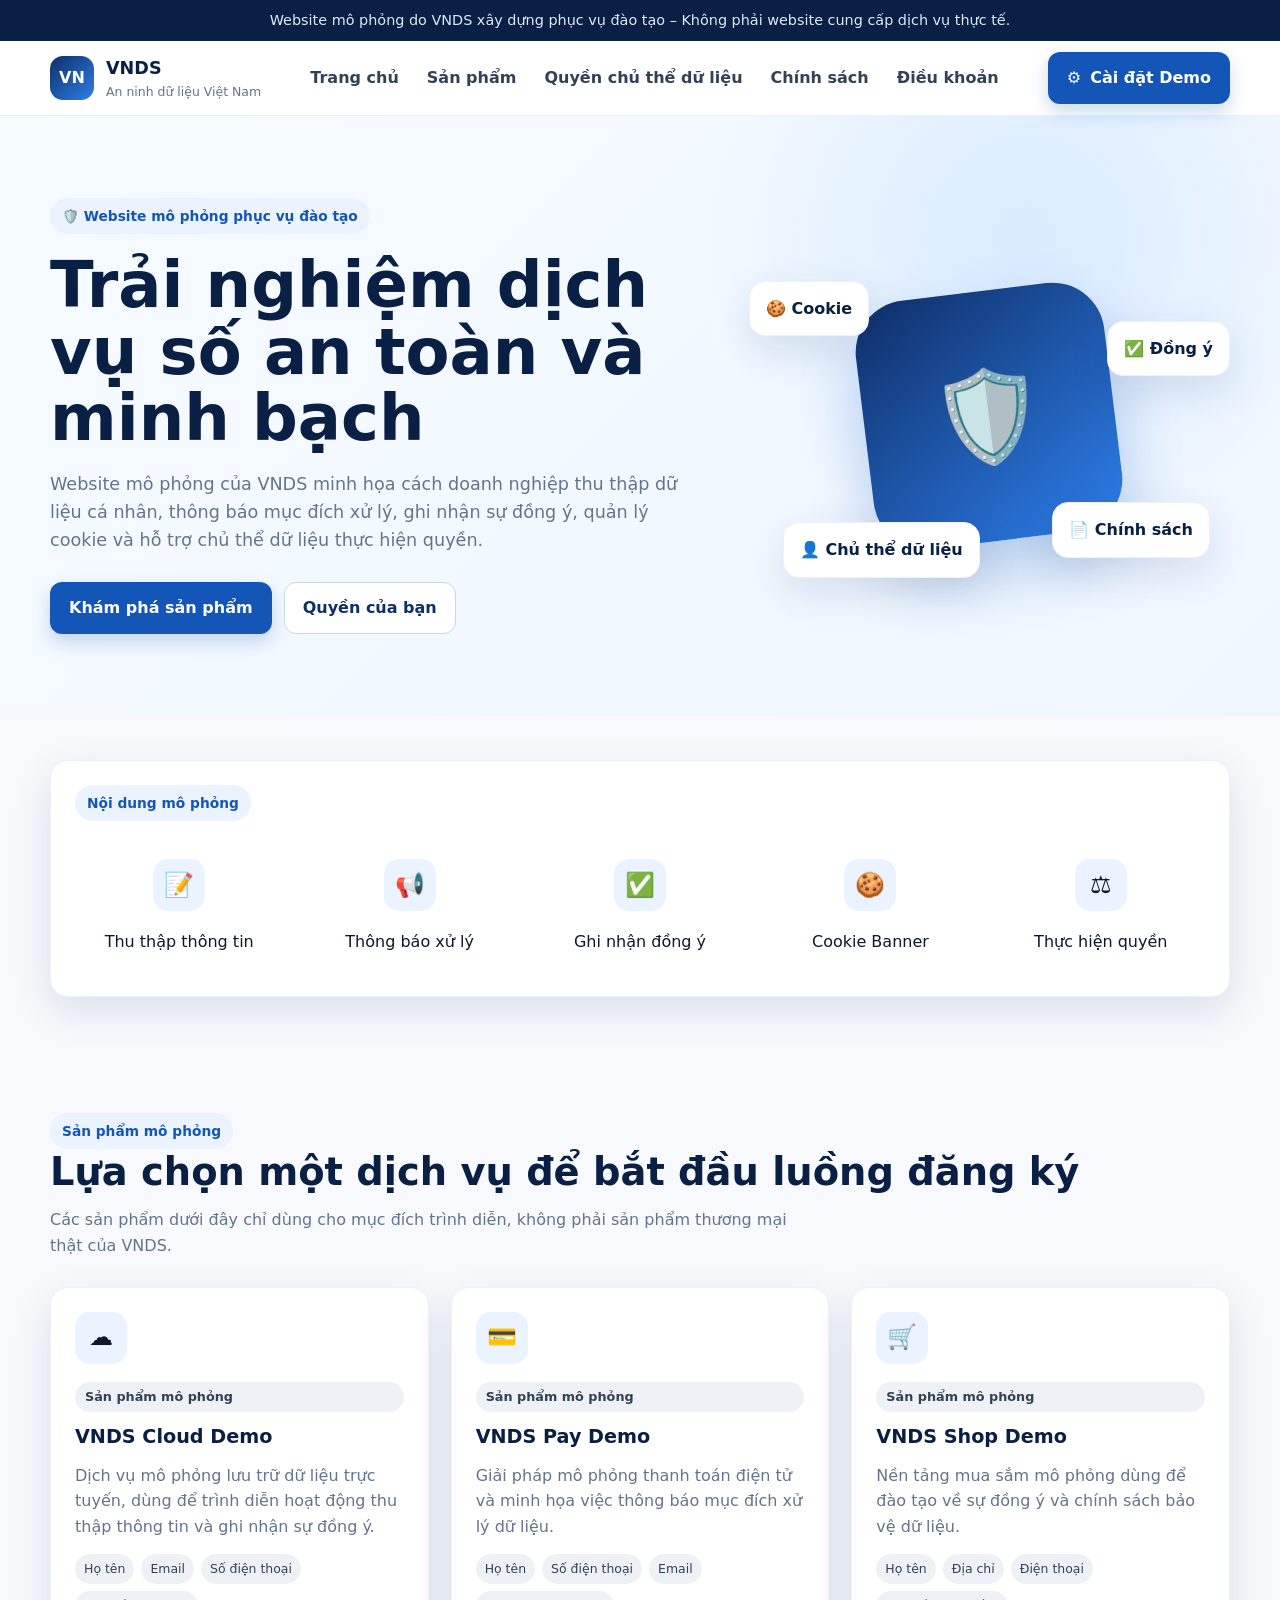
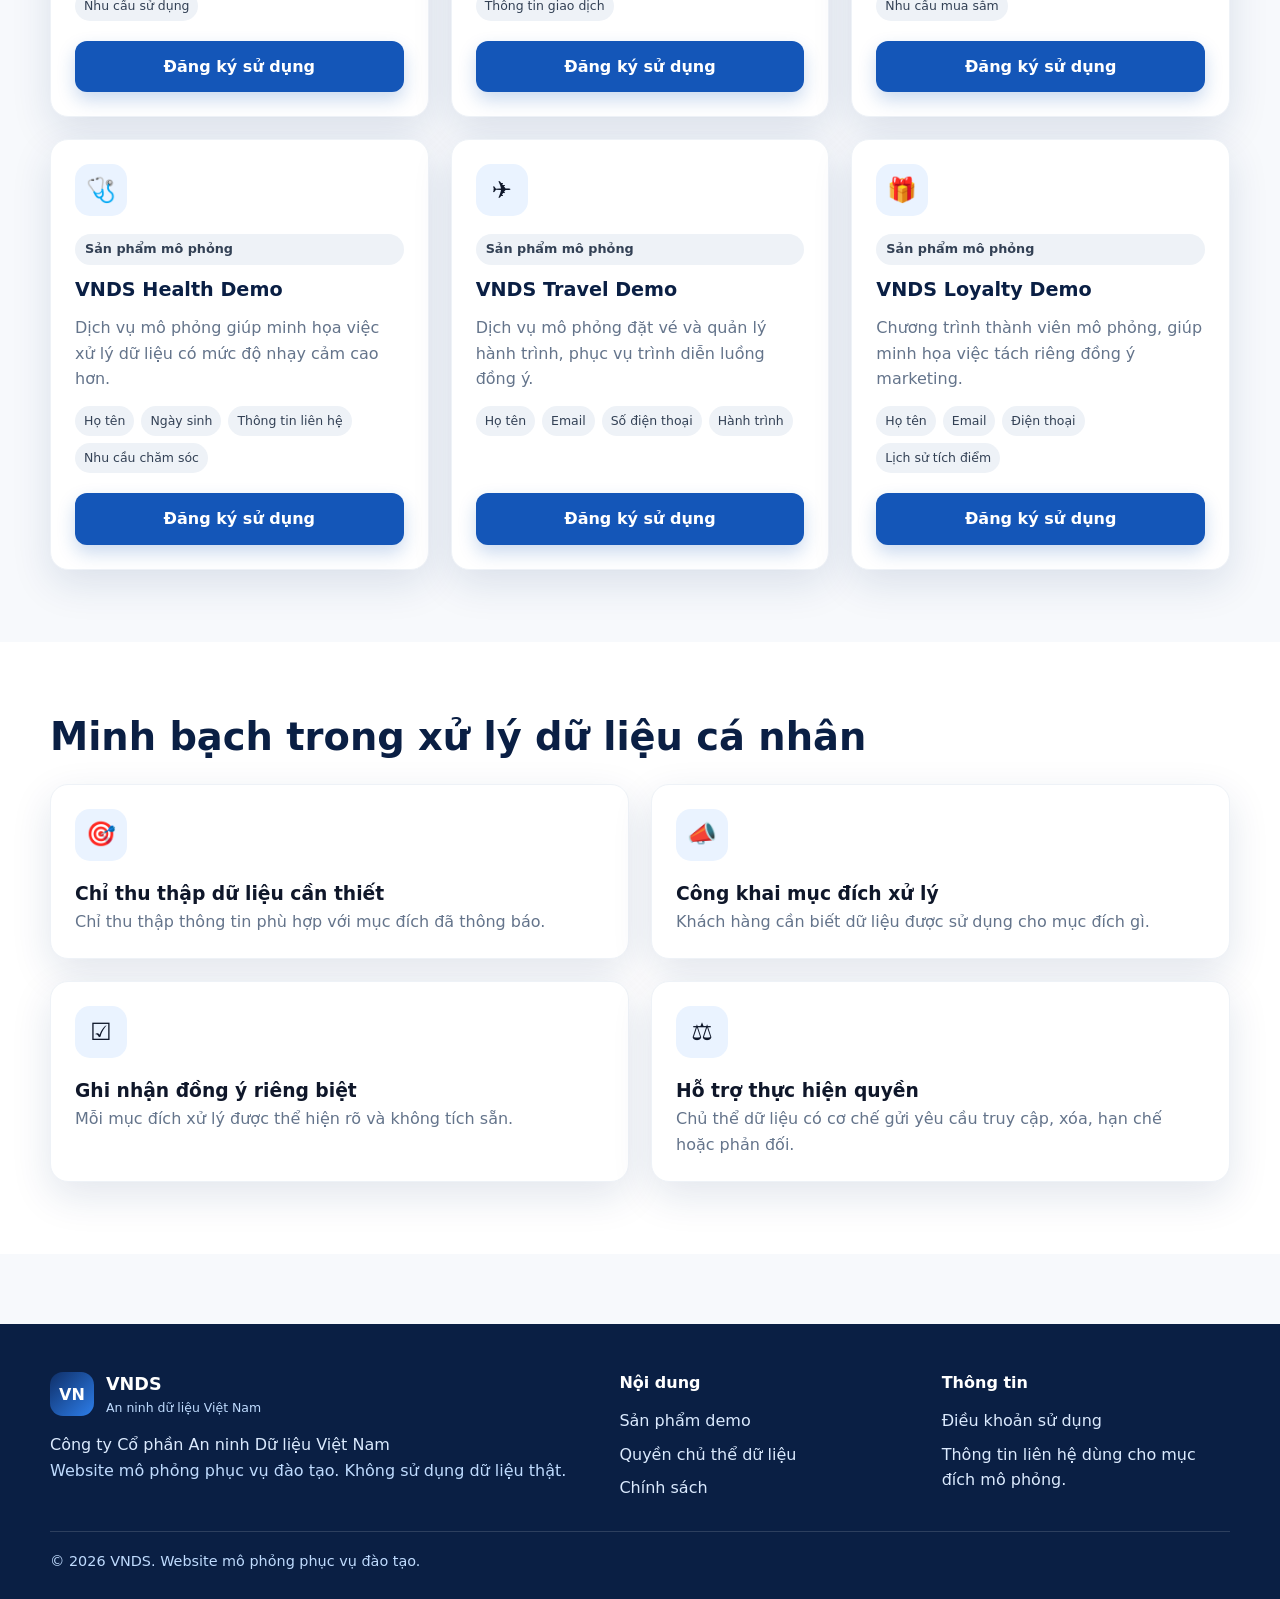
==== index.html @ a856d7d2 "update" ====
<!doctype html><html lang="vi"><head><meta charset="utf-8"><meta name="viewport" content="width=device-width,initial-scale=1"><meta name="description" content="Website mô phỏng đào tạo bảo vệ dữ liệu cá nhân của VNDS"><title>VNDS – Website mô phỏng đào tạo</title><link rel="stylesheet" href="css/reset.css"><link rel="stylesheet" href="css/variables.css"><link rel="stylesheet" href="css/common.css"><link rel="stylesheet" href="css/layout.css"><link rel="stylesheet" href="css/components.css"><link rel="stylesheet" href="css/pages.css"><link rel="stylesheet" href="css/responsive.css"></head><body><div data-site-header></div>
<main>
<section class="hero"><div class="container hero-grid"><div><span class="eyebrow">🛡️ Website mô phỏng phục vụ đào tạo</span><h1>Trải nghiệm dịch vụ số an toàn và minh bạch</h1><p>Website mô phỏng của VNDS minh họa cách doanh nghiệp thu thập dữ liệu cá nhân, thông báo mục đích xử lý, ghi nhận sự đồng ý, quản lý cookie và hỗ trợ chủ thể dữ liệu thực hiện quyền.</p><div class="hero-actions"><a class="btn btn-primary" href="#products">Khám phá sản phẩm</a><a class="btn btn-secondary" href="data-subject-rights.html">Quyền của bạn</a></div></div><div class="hero-visual"><div class="shield-orbit">🛡️</div><div class="float-card float-a">🍪 Cookie</div><div class="float-card float-b">✅ Đồng ý</div><div class="float-card float-c">👤 Chủ thể dữ liệu</div><div class="float-card float-d">📄 Chính sách</div></div></div></section>
<section class="section-sm"><div class="container"><div class="card"><span class="eyebrow">Nội dung mô phỏng</span><div class="grid training-grid" style="margin-top:20px"><div class="training-item"><div class="card-icon">📝</div>Thu thập thông tin</div><div class="training-item"><div class="card-icon">📢</div>Thông báo xử lý</div><div class="training-item"><div class="card-icon">✅</div>Ghi nhận đồng ý</div><div class="training-item"><div class="card-icon">🍪</div>Cookie Banner</div><div class="training-item"><div class="card-icon">⚖️</div>Thực hiện quyền</div></div></div></div></section>
<section class="section" id="products"><div class="container"><span class="eyebrow">Sản phẩm mô phỏng</span><h2 class="section-title">Lựa chọn một dịch vụ để bắt đầu luồng đăng ký</h2><p class="section-subtitle">Các sản phẩm dưới đây chỉ dùng cho mục đích trình diễn, không phải sản phẩm thương mại thật của VNDS.</p><div class="grid grid-3" id="productGrid" style="margin-top:28px"></div></div></section>
<section class="section" style="background:white"><div class="container"><h2 class="section-title">Minh bạch trong xử lý dữ liệu cá nhân</h2><div class="grid grid-2" style="margin-top:24px"><div class="card"><div class="card-icon">🎯</div><h3>Chỉ thu thập dữ liệu cần thiết</h3><p class="muted">Chỉ thu thập thông tin phù hợp với mục đích đã thông báo.</p></div><div class="card"><div class="card-icon">📣</div><h3>Công khai mục đích xử lý</h3><p class="muted">Khách hàng cần biết dữ liệu được sử dụng cho mục đích gì.</p></div><div class="card"><div class="card-icon">☑️</div><h3>Ghi nhận đồng ý riêng biệt</h3><p class="muted">Mỗi mục đích xử lý được thể hiện rõ và không tích sẵn.</p></div><div class="card"><div class="card-icon">⚖️</div><h3>Hỗ trợ thực hiện quyền</h3><p class="muted">Chủ thể dữ liệu có cơ chế gửi yêu cầu truy cập, xóa, hạn chế hoặc phản đối.</p></div></div></div></section>
</main>
<div data-site-footer></div><script src="js/data.js"></script><script src="js/storage.js"></script><script src="js/utils.js"></script><script src="js/toast.js"></script><script src="js/modal.js"></script><script src="js/layout.js"></script><script src="js/cookie-banner.js"></script><script src="js/settings.js"></script><script src="js/products.js"></script><script src="js/registration.js"></script><script src="js/rights.js"></script><script src="js/right-request.js"></script><script src="js/privacy-policy.js"></script><script src="js/app.js"></script></body></html>
---- css/variables.css ----
:root{
  --blue-950:#0a1f44;--blue-900:#0f2f68;--blue-700:#1456b8;--blue-500:#2d7eea;--blue-100:#eaf3ff;
  --cyan-100:#e9fbff;--white:#fff;--gray-50:#f7f9fc;--gray-100:#eef2f7;--gray-300:#cbd5e1;--gray-500:#64748b;--gray-700:#334155;--gray-900:#0f172a;
  --green:#15803d;--green-bg:#ecfdf3;--red:#b42318;--red-bg:#fff1f0;--amber:#b54708;--amber-bg:#fffaeb;
  --shadow:0 14px 40px rgba(15,47,104,.12);--radius:18px;--radius-sm:12px;--container:1180px;
}
---- css/common.css ----
body{font-family:Inter,ui-sans-serif,system-ui,-apple-system,BlinkMacSystemFont,"Segoe UI",sans-serif;background:var(--gray-50);color:var(--gray-900);line-height:1.6}
.container{width:min(calc(100% - 32px),var(--container));margin-inline:auto}.hidden{display:none!important}.muted{color:var(--gray-500)}.eyebrow{display:inline-flex;align-items:center;gap:8px;padding:7px 12px;border-radius:999px;background:var(--blue-100);color:var(--blue-700);font-size:.86rem;font-weight:700}.section{padding:72px 0}.section-sm{padding:44px 0}.section-title{font-size:clamp(1.75rem,3vw,2.5rem);line-height:1.2;color:var(--blue-950);margin-bottom:12px}.section-subtitle{color:var(--gray-500);max-width:760px}.grid{display:grid;gap:22px}.grid-2{grid-template-columns:repeat(2,minmax(0,1fr))}.grid-3{grid-template-columns:repeat(3,minmax(0,1fr))}
.btn{display:inline-flex;align-items:center;justify-content:center;gap:9px;border:1px solid transparent;border-radius:12px;padding:12px 18px;font-weight:700;transition:.2s;min-height:46px}.btn:hover{transform:translateY(-1px)}.btn:focus-visible,.icon-btn:focus-visible,input:focus-visible,textarea:focus-visible,select:focus-visible,a:focus-visible{outline:3px solid rgba(45,126,234,.28);outline-offset:2px}.btn-primary{background:var(--blue-700);color:white;box-shadow:0 8px 18px rgba(20,86,184,.22)}.btn-primary:hover{background:var(--blue-900)}.btn-secondary{background:white;color:var(--blue-900);border-color:var(--gray-300)}.btn-danger{background:var(--red);color:#fff}.btn-ghost{background:transparent;color:var(--blue-700);padding-inline:10px}.btn:disabled{opacity:.5;cursor:not-allowed;transform:none}.icon-btn{width:42px;height:42px;border-radius:12px;border:1px solid var(--gray-300);background:white;display:grid;place-items:center}
.card{background:white;border:1px solid var(--gray-100);border-radius:var(--radius);box-shadow:var(--shadow);padding:24px}.notice{border-radius:14px;padding:16px 18px;background:var(--blue-100);color:var(--blue-950);border:1px solid #cfe4ff}.notice.warning{background:var(--amber-bg);color:#7a2e0e;border-color:#fedf89}.notice.success{background:var(--green-bg);color:#05603a;border-color:#abefc6}.notice.error{background:var(--red-bg);color:#8a1c13;border-color:#fecdca}.badge{display:inline-flex;padding:5px 10px;border-radius:999px;background:var(--gray-100);font-size:.8rem;font-weight:700;color:var(--gray-700)}
.form-group{display:grid;gap:7px}.form-group label{font-weight:700;color:var(--gray-700)}.form-control{width:100%;border:1px solid var(--gray-300);border-radius:11px;background:white;padding:11px 13px;min-height:46px}.form-control.error{border-color:var(--red);background:var(--red-bg)}textarea.form-control{min-height:120px;resize:vertical}.field-error{color:var(--red);font-size:.86rem;min-height:20px}.checkbox-row{display:flex;align-items:flex-start;gap:10px}.checkbox-row input{margin-top:5px;width:18px;height:18px}.inline-link{border:0;background:none;padding:0;color:var(--blue-700);font-weight:700;text-decoration:underline}
.page-hero{padding:56px 0 38px;background:linear-gradient(135deg,#eef6ff,#f9fcff)}.page-hero h1{font-size:clamp(2rem,4vw,3.2rem);line-height:1.1;color:var(--blue-950);margin:14px 0}.breadcrumbs{display:flex;flex-wrap:wrap;gap:8px;font-size:.92rem;color:var(--gray-500)}.breadcrumbs a{color:var(--blue-700)}
.demo-strip{background:var(--blue-950);color:#dbeafe;text-align:center;padding:9px 16px;font-size:.9rem}
---- css/layout.css ----
.site-header{position:sticky;top:0;z-index:40;background:rgba(255,255,255,.96);backdrop-filter:blur(14px);border-bottom:1px solid var(--gray-100)}.header-inner{height:74px;display:flex;align-items:center;justify-content:space-between;gap:22px}.brand{display:flex;align-items:center;gap:12px}.brand-mark{width:44px;height:44px;border-radius:13px;background:linear-gradient(135deg,var(--blue-900),var(--blue-500));display:grid;place-items:center;color:white;font-weight:900}.brand-text strong{display:block;color:var(--blue-950);font-size:1.1rem}.brand-text span{display:block;color:var(--gray-500);font-size:.78rem}.nav{display:flex;align-items:center;gap:4px}.nav a{padding:10px 12px;border-radius:10px;color:var(--gray-700);font-weight:650}.nav a:hover,.nav a.active{background:var(--blue-100);color:var(--blue-700)}.header-actions{display:flex;align-items:center;gap:10px}.menu-toggle{display:none}.site-footer{background:var(--blue-950);color:#dbeafe;padding:46px 0 26px;margin-top:70px}.footer-grid{display:grid;grid-template-columns:1.3fr .7fr .7fr;gap:34px}.footer-title{color:white;font-weight:800;margin-bottom:12px}.footer-links{display:grid;gap:8px}.footer-links a:hover{color:white}.footer-bottom{margin-top:30px;padding-top:18px;border-top:1px solid rgba(255,255,255,.14);font-size:.9rem;color:#bfdbfe}
---- css/components.css ----
.hero{padding:82px 0;background:radial-gradient(circle at 80% 20%,#d8ebff 0,transparent 28%),linear-gradient(135deg,#f6fbff,#eef6ff)}.hero-grid{display:grid;grid-template-columns:1.15fr .85fr;align-items:center;gap:48px}.hero h1{font-size:clamp(2.5rem,5vw,4.7rem);line-height:1.04;color:var(--blue-950);margin:18px 0}.hero p{font-size:1.1rem;color:var(--gray-500);max-width:720px}.hero-actions{display:flex;flex-wrap:wrap;gap:12px;margin-top:28px}.hero-visual{min-height:380px;position:relative;display:grid;place-items:center}.shield-orbit{width:250px;height:250px;border-radius:52px;background:linear-gradient(145deg,var(--blue-900),var(--blue-500));box-shadow:0 30px 60px rgba(20,86,184,.28);display:grid;place-items:center;color:white;font-size:90px;transform:rotate(-7deg)}.float-card{position:absolute;background:white;border:1px solid var(--gray-100);box-shadow:var(--shadow);border-radius:16px;padding:14px 16px;font-weight:800;color:var(--blue-950)}.float-a{left:0;top:55px}.float-b{right:0;top:95px}.float-c{left:34px;bottom:28px}.float-d{right:20px;bottom:48px}
.product-card,.right-card{display:flex;flex-direction:column;height:100%}.card-icon{width:52px;height:52px;border-radius:15px;background:var(--blue-100);display:grid;place-items:center;font-size:1.5rem;margin-bottom:18px}.product-card h3,.right-card h3{color:var(--blue-950);font-size:1.2rem;margin:10px 0}.product-card .btn,.right-card .btn{margin-top:auto}.data-list{display:flex;flex-wrap:wrap;gap:7px;margin:14px 0 20px}.data-pill{font-size:.78rem;padding:5px 9px;border-radius:999px;background:var(--gray-100);color:var(--gray-700)}
.modal-backdrop{position:fixed;inset:0;z-index:100;background:rgba(2,12,27,.62);display:grid;place-items:center;padding:18px}.modal{width:min(920px,100%);max-height:92vh;background:white;border-radius:20px;box-shadow:0 30px 90px rgba(0,0,0,.25);display:flex;flex-direction:column}.modal-sm{width:min(520px,100%)}.modal-header{display:flex;align-items:center;justify-content:space-between;gap:16px;padding:20px 22px;border-bottom:1px solid var(--gray-100)}.modal-header h2{color:var(--blue-950)}.modal-body{padding:22px;overflow:auto}.modal-footer{display:flex;justify-content:flex-end;flex-wrap:wrap;gap:10px;padding:16px 22px;border-top:1px solid var(--gray-100)}.tabs{display:flex;gap:6px;border-bottom:1px solid var(--gray-100);padding:0 22px}.tab-btn{border:0;background:none;padding:14px 12px;font-weight:800;color:var(--gray-500);border-bottom:3px solid transparent}.tab-btn.active{color:var(--blue-700);border-bottom-color:var(--blue-700)}.settings-list{display:grid;gap:14px}.setting-row{display:grid;grid-template-columns:1fr 1.5fr auto;gap:12px;align-items:center;padding:14px;border:1px solid var(--gray-100);border-radius:14px}.setting-status{font-size:.82rem}.status-ok{color:var(--green)}.status-error{color:var(--red)}
.toast-container{position:fixed;right:18px;bottom:18px;z-index:150;display:grid;gap:10px;width:min(360px,calc(100% - 36px))}.toast{background:white;border-left:5px solid var(--blue-500);box-shadow:var(--shadow);border-radius:14px;padding:14px 16px;display:grid;grid-template-columns:auto 1fr auto;gap:10px}.toast.success{border-left-color:var(--green)}.toast.error{border-left-color:var(--red)}.toast.warning{border-left-color:var(--amber)}.toast-title{font-weight:900}.toast-close{border:0;background:none;color:var(--gray-500)}
.policy-layout{display:grid;grid-template-columns:260px 1fr;gap:32px}.policy-toc{position:sticky;top:96px;align-self:start}.policy-toc a{display:block;padding:9px 11px;border-radius:9px;color:var(--gray-600)}.policy-toc a:hover{background:var(--blue-100);color:var(--blue-700)}.policy-content article{scroll-margin-top:100px;margin-bottom:28px}.policy-content h2{color:var(--blue-950);margin-bottom:10px}.policy-content ul{list-style:disc;padding-left:22px}.policy-content li+li{margin-top:6px}
.result-grid{display:grid;grid-template-columns:repeat(2,minmax(0,1fr));gap:12px}.result-item{padding:12px;border-radius:12px;background:var(--gray-50)}.result-item strong{display:block;color:var(--gray-500);font-size:.8rem;text-transform:uppercase}.success-mark{width:72px;height:72px;border-radius:50%;background:var(--green-bg);color:var(--green);display:grid;place-items:center;font-size:2rem;margin:0 auto 16px}
---- css/pages.css ----
.training-grid{grid-template-columns:repeat(5,minmax(0,1fr))}.training-item{text-align:center;padding:18px}.training-item .card-icon{margin-inline:auto}.register-layout{display:grid;grid-template-columns:.72fr 1.28fr;gap:26px;align-items:start}.product-summary{position:sticky;top:96px}.product-summary h2{color:var(--blue-950);margin:10px 0}.form-section{padding:22px;border:1px solid var(--gray-100);border-radius:16px;background:white}.form-section+.form-section{margin-top:18px}.form-section h3{color:var(--blue-950);margin-bottom:16px}.consent-box{display:grid;gap:14px}.right-example{padding:12px;border-radius:12px;background:var(--gray-50);color:var(--gray-700);font-size:.92rem;margin:14px 0 18px}.danger-zone{border:1px solid #fecdca;background:var(--red-bg);border-radius:16px;padding:18px}.danger-actions{display:flex;flex-wrap:wrap;gap:10px;margin-top:14px}.script-status{margin-top:12px}.form-actions{display:flex;justify-content:flex-end;gap:12px;margin-top:22px}.empty-state{text-align:center;padding:40px 20px}.empty-state .card-icon{margin-inline:auto}.not-found{min-height:65vh;display:grid;place-items:center;text-align:center}.not-found h1{font-size:clamp(3rem,10vw,7rem);color:var(--blue-700)}
---- css/responsive.css ----
@media(max-width:1023px){.nav{position:fixed;top:74px;left:16px;right:16px;background:white;border:1px solid var(--gray-100);border-radius:16px;box-shadow:var(--shadow);padding:12px;display:none;flex-direction:column;align-items:stretch}.nav.open{display:flex}.menu-toggle{display:grid}.header-actions .btn span{display:none}.hero-grid,.register-layout,.policy-layout{grid-template-columns:1fr}.hero-visual{min-height:320px}.product-summary,.policy-toc{position:static}.grid-3{grid-template-columns:repeat(2,minmax(0,1fr))}.training-grid{grid-template-columns:repeat(3,minmax(0,1fr))}.footer-grid{grid-template-columns:1fr 1fr}.setting-row{grid-template-columns:1fr}.policy-toc{display:none}}
@media(max-width:767px){.section{padding:52px 0}.hero{padding:56px 0}.hero h1{font-size:2.55rem}.hero-visual{min-height:280px}.shield-orbit{width:190px;height:190px;font-size:66px}.float-card{font-size:.8rem}.grid-2,.grid-3,.training-grid,.result-grid{grid-template-columns:1fr}.footer-grid{grid-template-columns:1fr}.brand-text span{display:none}.modal-backdrop{padding:0}.modal{max-height:100vh;height:100vh;border-radius:0}.tabs{overflow:auto}.tab-btn{white-space:nowrap}.form-actions,.modal-footer{flex-direction:column}.form-actions .btn,.modal-footer .btn{width:100%}.header-inner{height:68px}.nav{top:68px}}
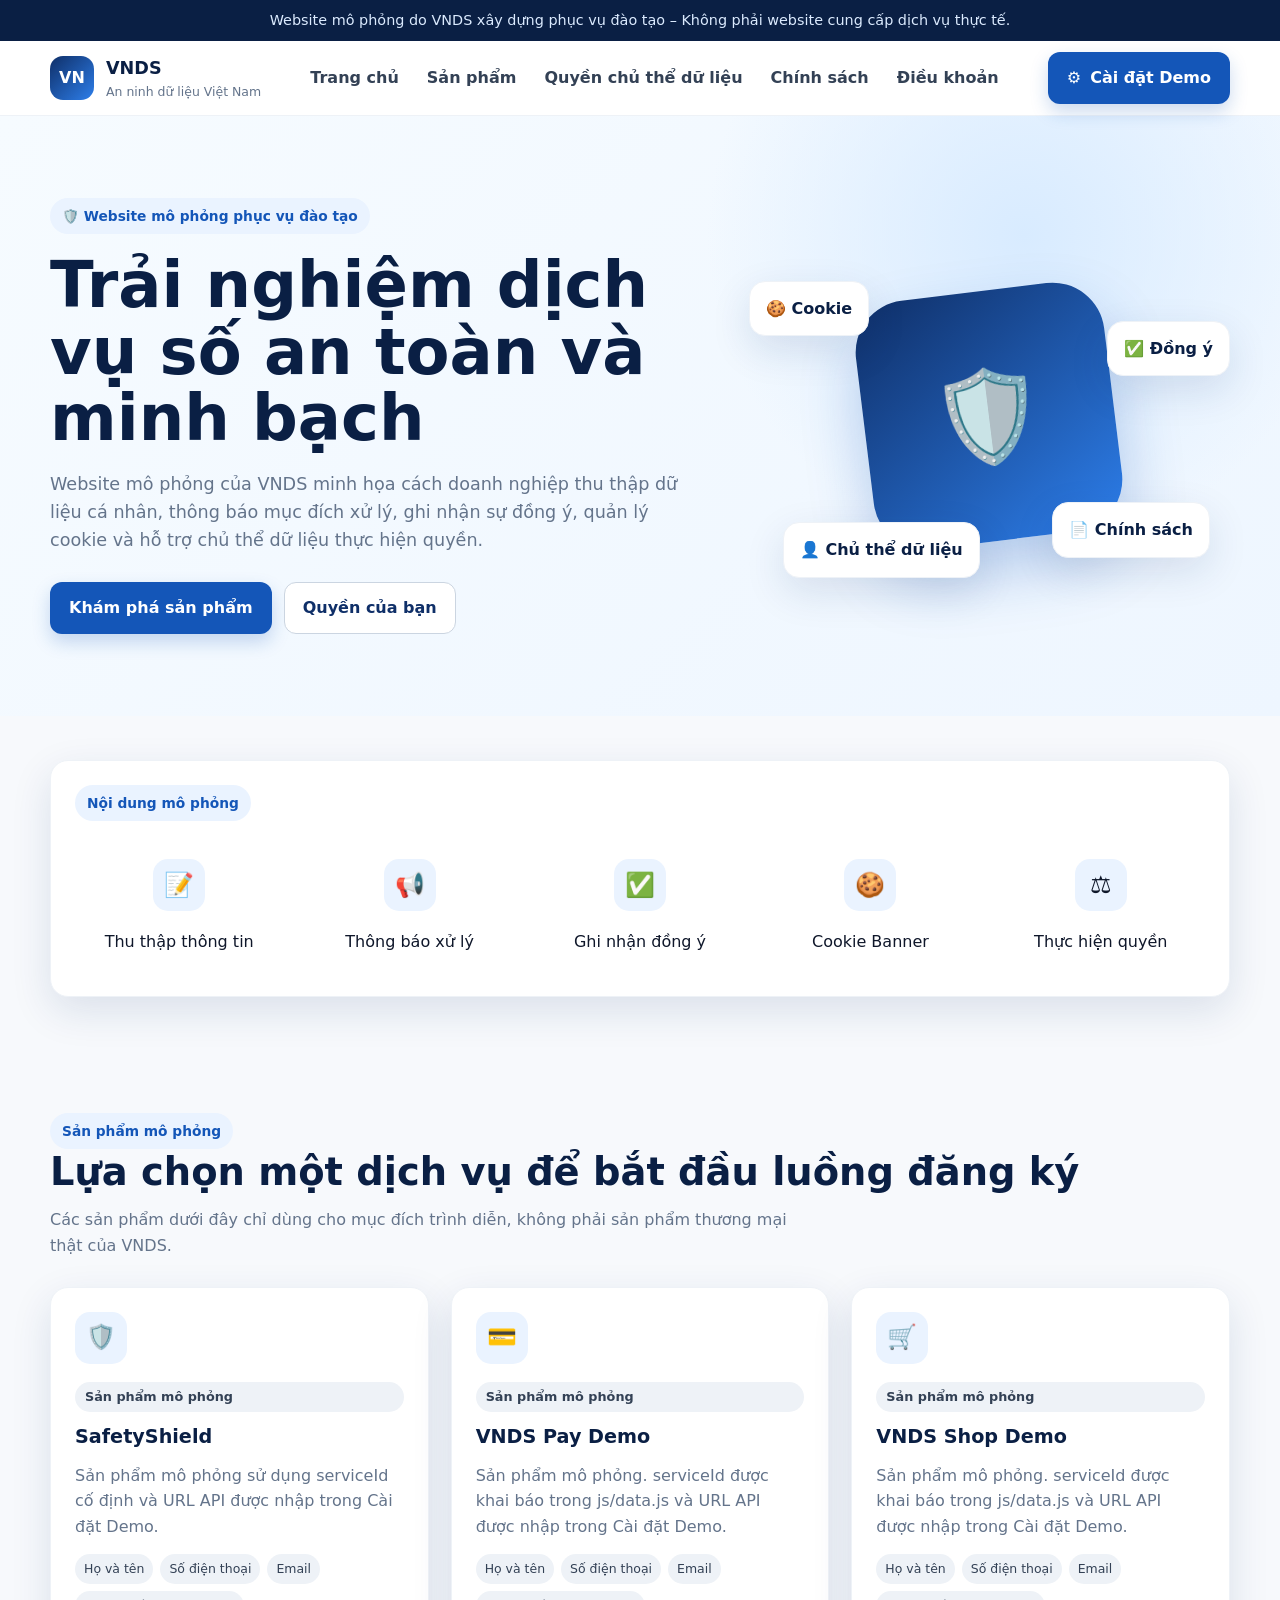
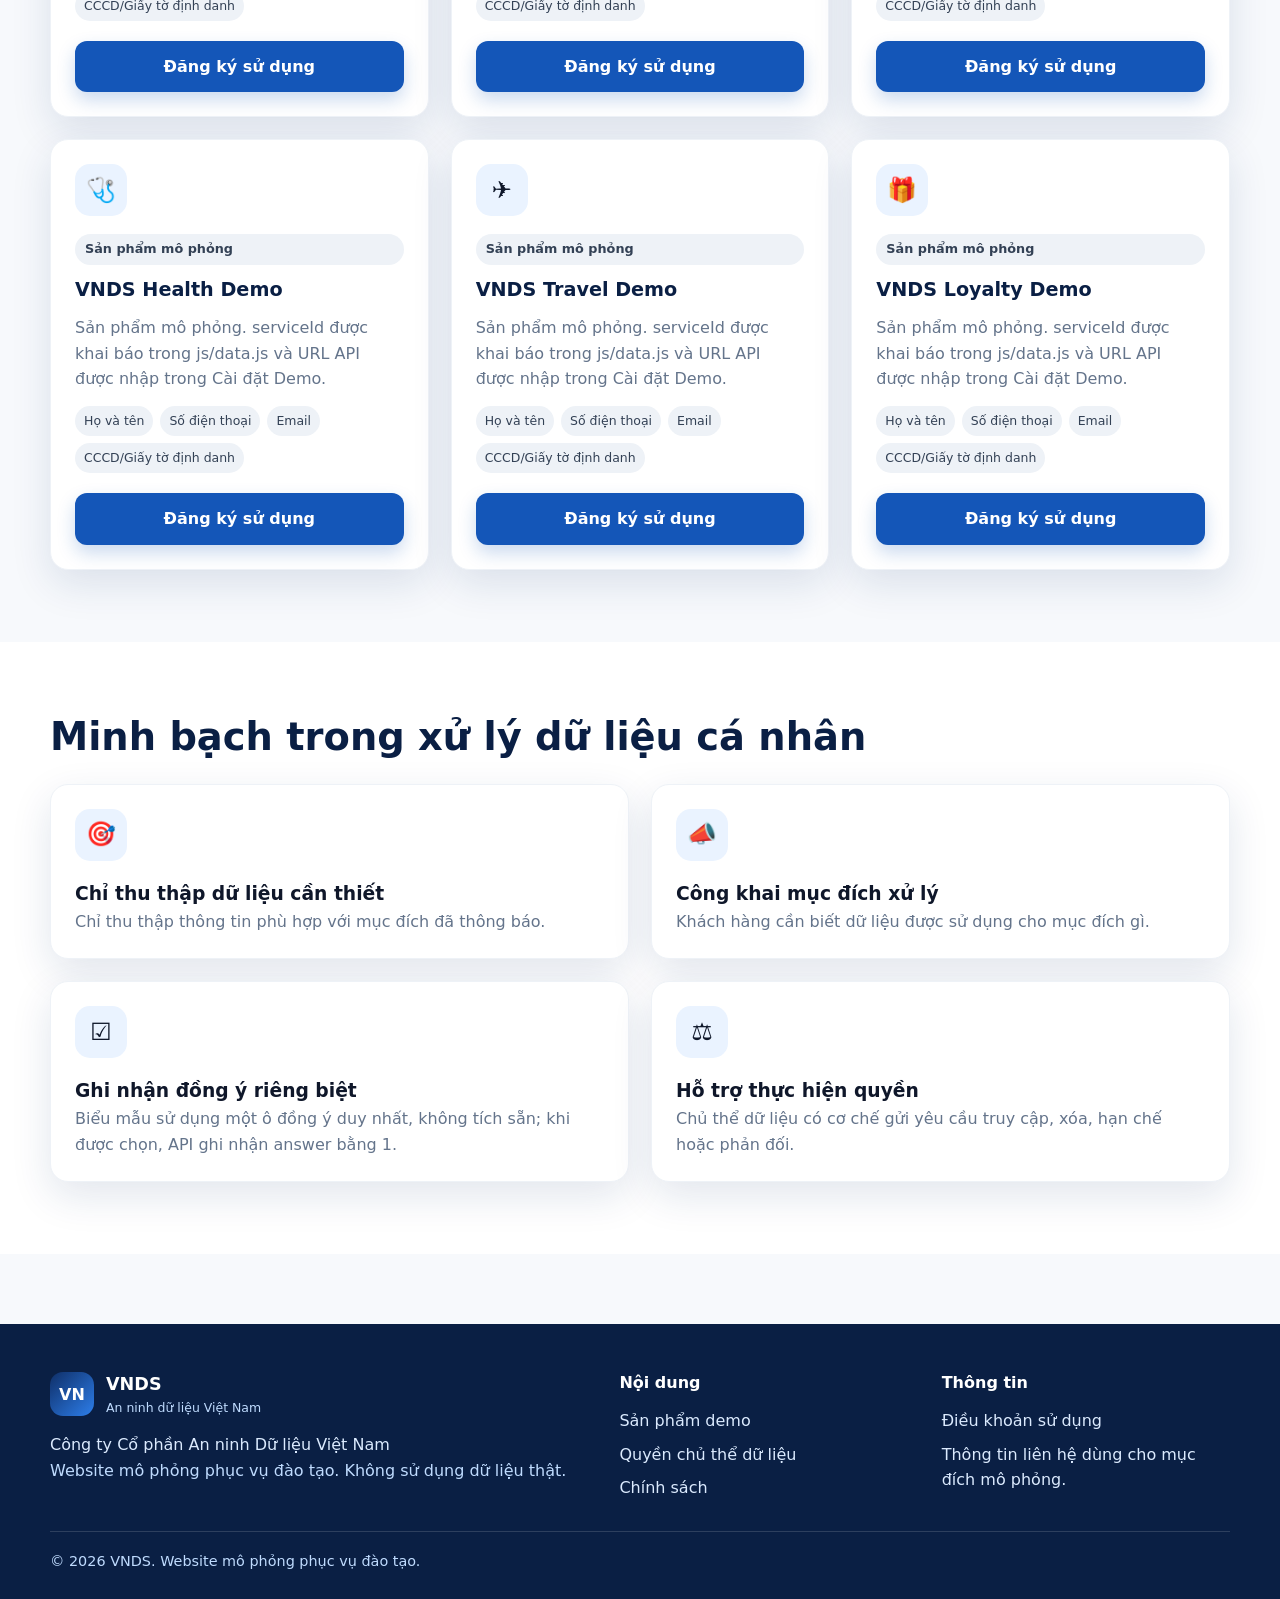
==== commit 2a822514: "update" ====
--- a/index.html
+++ b/index.html
@@ -3,6 +3,6 @@
 <section class="hero"><div class="container hero-grid"><div><span class="eyebrow">🛡️ Website mô phỏng phục vụ đào tạo</span><h1>Trải nghiệm dịch vụ số an toàn và minh bạch</h1><p>Website mô phỏng của VNDS minh họa cách doanh nghiệp thu thập dữ liệu cá nhân, thông báo mục đích xử lý, ghi nhận sự đồng ý, quản lý cookie và hỗ trợ chủ thể dữ liệu thực hiện quyền.</p><div class="hero-actions"><a class="btn btn-primary" href="#products">Khám phá sản phẩm</a><a class="btn btn-secondary" href="data-subject-rights.html">Quyền của bạn</a></div></div><div class="hero-visual"><div class="shield-orbit">🛡️</div><div class="float-card float-a">🍪 Cookie</div><div class="float-card float-b">✅ Đồng ý</div><div class="float-card float-c">👤 Chủ thể dữ liệu</div><div class="float-card float-d">📄 Chính sách</div></div></div></section>
 <section class="section-sm"><div class="container"><div class="card"><span class="eyebrow">Nội dung mô phỏng</span><div class="grid training-grid" style="margin-top:20px"><div class="training-item"><div class="card-icon">📝</div>Thu thập thông tin</div><div class="training-item"><div class="card-icon">📢</div>Thông báo xử lý</div><div class="training-item"><div class="card-icon">✅</div>Ghi nhận đồng ý</div><div class="training-item"><div class="card-icon">🍪</div>Cookie Banner</div><div class="training-item"><div class="card-icon">⚖️</div>Thực hiện quyền</div></div></div></div></section>
 <section class="section" id="products"><div class="container"><span class="eyebrow">Sản phẩm mô phỏng</span><h2 class="section-title">Lựa chọn một dịch vụ để bắt đầu luồng đăng ký</h2><p class="section-subtitle">Các sản phẩm dưới đây chỉ dùng cho mục đích trình diễn, không phải sản phẩm thương mại thật của VNDS.</p><div class="grid grid-3" id="productGrid" style="margin-top:28px"></div></div></section>
-<section class="section" style="background:white"><div class="container"><h2 class="section-title">Minh bạch trong xử lý dữ liệu cá nhân</h2><div class="grid grid-2" style="margin-top:24px"><div class="card"><div class="card-icon">🎯</div><h3>Chỉ thu thập dữ liệu cần thiết</h3><p class="muted">Chỉ thu thập thông tin phù hợp với mục đích đã thông báo.</p></div><div class="card"><div class="card-icon">📣</div><h3>Công khai mục đích xử lý</h3><p class="muted">Khách hàng cần biết dữ liệu được sử dụng cho mục đích gì.</p></div><div class="card"><div class="card-icon">☑️</div><h3>Ghi nhận đồng ý riêng biệt</h3><p class="muted">Mỗi mục đích xử lý được thể hiện rõ và không tích sẵn.</p></div><div class="card"><div class="card-icon">⚖️</div><h3>Hỗ trợ thực hiện quyền</h3><p class="muted">Chủ thể dữ liệu có cơ chế gửi yêu cầu truy cập, xóa, hạn chế hoặc phản đối.</p></div></div></div></section>
+<section class="section" style="background:white"><div class="container"><h2 class="section-title">Minh bạch trong xử lý dữ liệu cá nhân</h2><div class="grid grid-2" style="margin-top:24px"><div class="card"><div class="card-icon">🎯</div><h3>Chỉ thu thập dữ liệu cần thiết</h3><p class="muted">Chỉ thu thập thông tin phù hợp với mục đích đã thông báo.</p></div><div class="card"><div class="card-icon">📣</div><h3>Công khai mục đích xử lý</h3><p class="muted">Khách hàng cần biết dữ liệu được sử dụng cho mục đích gì.</p></div><div class="card"><div class="card-icon">☑️</div><h3>Ghi nhận đồng ý riêng biệt</h3><p class="muted">Biểu mẫu sử dụng một ô đồng ý duy nhất, không tích sẵn; khi được chọn, API ghi nhận answer bằng 1.</p></div><div class="card"><div class="card-icon">⚖️</div><h3>Hỗ trợ thực hiện quyền</h3><p class="muted">Chủ thể dữ liệu có cơ chế gửi yêu cầu truy cập, xóa, hạn chế hoặc phản đối.</p></div></div></div></section>
 </main>
-<div data-site-footer></div><script src="js/data.js"></script><script src="js/storage.js"></script><script src="js/utils.js"></script><script src="js/toast.js"></script><script src="js/modal.js"></script><script src="js/layout.js"></script><script src="js/cookie-banner.js"></script><script src="js/settings.js"></script><script src="js/products.js"></script><script src="js/registration.js"></script><script src="js/rights.js"></script><script src="js/right-request.js"></script><script src="js/privacy-policy.js"></script><script src="js/app.js"></script></body></html>
+<div data-site-footer></div><script src="js/data.js"></script><script src="js/storage.js"></script><script src="js/utils.js"></script><script src="js/api.js"></script><script src="js/toast.js"></script><script src="js/modal.js"></script><script src="js/layout.js"></script><script src="js/cookie-banner.js"></script><script src="js/settings.js"></script><script src="js/products.js"></script><script src="js/registration.js"></script><script src="js/rights.js"></script><script src="js/right-request.js"></script><script src="js/privacy-policy.js"></script><script src="js/app.js"></script></body></html>
--- a/css/common.css
+++ b/css/common.css
@@ -5,3 +5,5 @@
 .form-group{display:grid;gap:7px}.form-group label{font-weight:700;color:var(--gray-700)}.form-control{width:100%;border:1px solid var(--gray-300);border-radius:11px;background:white;padding:11px 13px;min-height:46px}.form-control.error{border-color:var(--red);background:var(--red-bg)}textarea.form-control{min-height:120px;resize:vertical}.field-error{color:var(--red);font-size:.86rem;min-height:20px}.checkbox-row{display:flex;align-items:flex-start;gap:10px}.checkbox-row input{margin-top:5px;width:18px;height:18px}.inline-link{border:0;background:none;padding:0;color:var(--blue-700);font-weight:700;text-decoration:underline}
 .page-hero{padding:56px 0 38px;background:linear-gradient(135deg,#eef6ff,#f9fcff)}.page-hero h1{font-size:clamp(2rem,4vw,3.2rem);line-height:1.1;color:var(--blue-950);margin:14px 0}.breadcrumbs{display:flex;flex-wrap:wrap;gap:8px;font-size:.92rem;color:var(--gray-500)}.breadcrumbs a{color:var(--blue-700)}
 .demo-strip{background:var(--blue-950);color:#dbeafe;text-align:center;padding:9px 16px;font-size:.9rem}
+
+.sr-only{position:absolute!important;width:1px!important;height:1px!important;padding:0!important;margin:-1px!important;overflow:hidden!important;clip:rect(0,0,0,0)!important;white-space:nowrap!important;border:0!important}
--- a/css/components.css
+++ b/css/components.css
@@ -4,3 +4,5 @@
 .toast-container{position:fixed;right:18px;bottom:18px;z-index:150;display:grid;gap:10px;width:min(360px,calc(100% - 36px))}.toast{background:white;border-left:5px solid var(--blue-500);box-shadow:var(--shadow);border-radius:14px;padding:14px 16px;display:grid;grid-template-columns:auto 1fr auto;gap:10px}.toast.success{border-left-color:var(--green)}.toast.error{border-left-color:var(--red)}.toast.warning{border-left-color:var(--amber)}.toast-title{font-weight:900}.toast-close{border:0;background:none;color:var(--gray-500)}
 .policy-layout{display:grid;grid-template-columns:260px 1fr;gap:32px}.policy-toc{position:sticky;top:96px;align-self:start}.policy-toc a{display:block;padding:9px 11px;border-radius:9px;color:var(--gray-600)}.policy-toc a:hover{background:var(--blue-100);color:var(--blue-700)}.policy-content article{scroll-margin-top:100px;margin-bottom:28px}.policy-content h2{color:var(--blue-950);margin-bottom:10px}.policy-content ul{list-style:disc;padding-left:22px}.policy-content li+li{margin-top:6px}
 .result-grid{display:grid;grid-template-columns:repeat(2,minmax(0,1fr));gap:12px}.result-item{padding:12px;border-radius:12px;background:var(--gray-50)}.result-item strong{display:block;color:var(--gray-500);font-size:.8rem;text-transform:uppercase}.success-mark{width:72px;height:72px;border-radius:50%;background:var(--green-bg);color:var(--green);display:grid;place-items:center;font-size:2rem;margin:0 auto 16px}
+.api-config-grid{display:grid;grid-template-columns:repeat(2,minmax(0,1fr));gap:14px}.api-config-grid .full-width{grid-column:1/-1}.api-product-map{display:grid;gap:10px;margin-top:14px}.api-product-row{display:grid;grid-template-columns:minmax(180px,.8fr) minmax(240px,1.2fr);gap:14px;align-items:center;padding:12px;border:1px solid var(--gray-100);border-radius:12px}.api-product-row label{font-weight:800;color:var(--blue-950)}.code-preview{white-space:pre-wrap;word-break:break-word;background:#071426;color:#dbeafe;padding:18px;border-radius:14px;max-height:60vh;overflow:auto;font:13px/1.55 Consolas,Monaco,monospace}
+.api-product-row.api-product-row-3{grid-template-columns:minmax(150px,.7fr) minmax(210px,1fr) minmax(210px,1fr)}
--- a/css/responsive.css
+++ b/css/responsive.css
@@ -1,2 +1,3 @@
 @media(max-width:1023px){.nav{position:fixed;top:74px;left:16px;right:16px;background:white;border:1px solid var(--gray-100);border-radius:16px;box-shadow:var(--shadow);padding:12px;display:none;flex-direction:column;align-items:stretch}.nav.open{display:flex}.menu-toggle{display:grid}.header-actions .btn span{display:none}.hero-grid,.register-layout,.policy-layout{grid-template-columns:1fr}.hero-visual{min-height:320px}.product-summary,.policy-toc{position:static}.grid-3{grid-template-columns:repeat(2,minmax(0,1fr))}.training-grid{grid-template-columns:repeat(3,minmax(0,1fr))}.footer-grid{grid-template-columns:1fr 1fr}.setting-row{grid-template-columns:1fr}.policy-toc{display:none}}
 @media(max-width:767px){.section{padding:52px 0}.hero{padding:56px 0}.hero h1{font-size:2.55rem}.hero-visual{min-height:280px}.shield-orbit{width:190px;height:190px;font-size:66px}.float-card{font-size:.8rem}.grid-2,.grid-3,.training-grid,.result-grid{grid-template-columns:1fr}.footer-grid{grid-template-columns:1fr}.brand-text span{display:none}.modal-backdrop{padding:0}.modal{max-height:100vh;height:100vh;border-radius:0}.tabs{overflow:auto}.tab-btn{white-space:nowrap}.form-actions,.modal-footer{flex-direction:column}.form-actions .btn,.modal-footer .btn{width:100%}.header-inner{height:68px}.nav{top:68px}}
+@media (max-width:767px){.api-config-grid{grid-template-columns:1fr}.api-product-row,.api-product-row.api-product-row-3{grid-template-columns:1fr}.tabs{overflow-x:auto;padding:0 12px}.tab-btn{white-space:nowrap}}
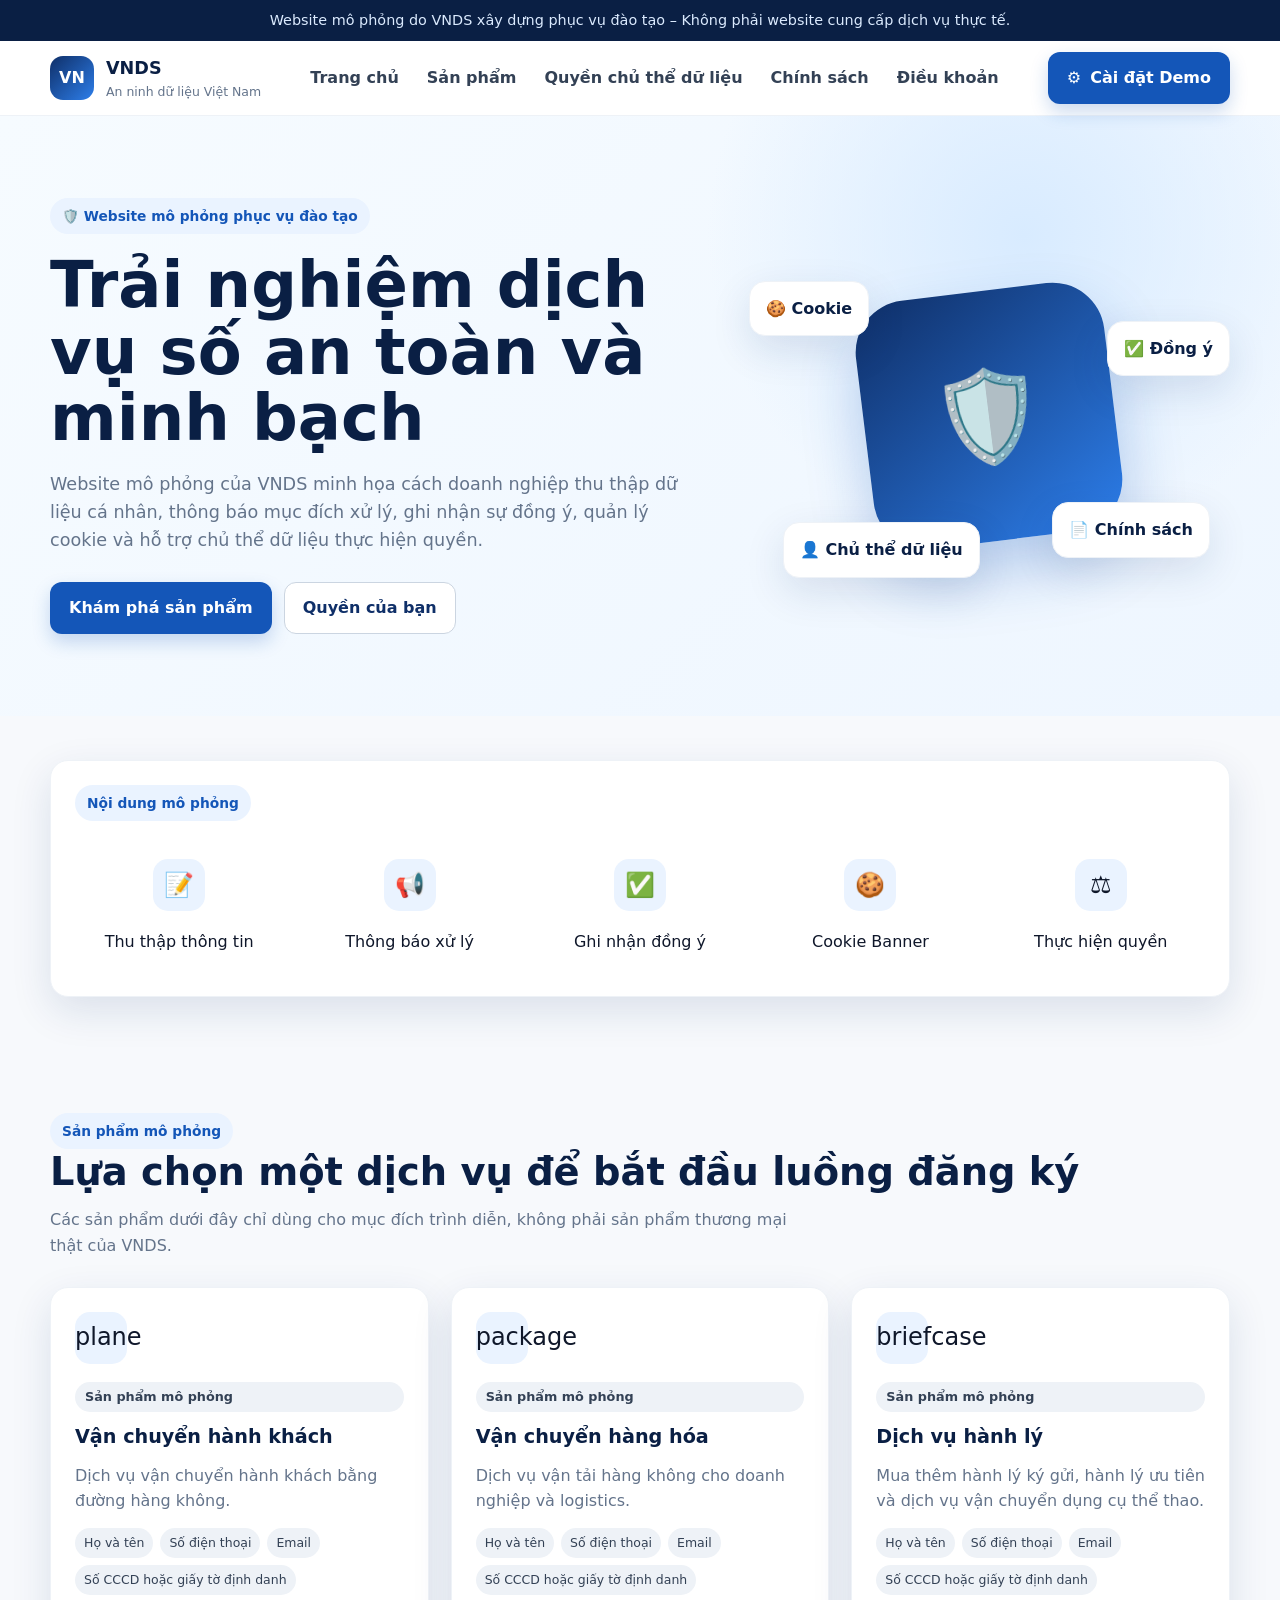
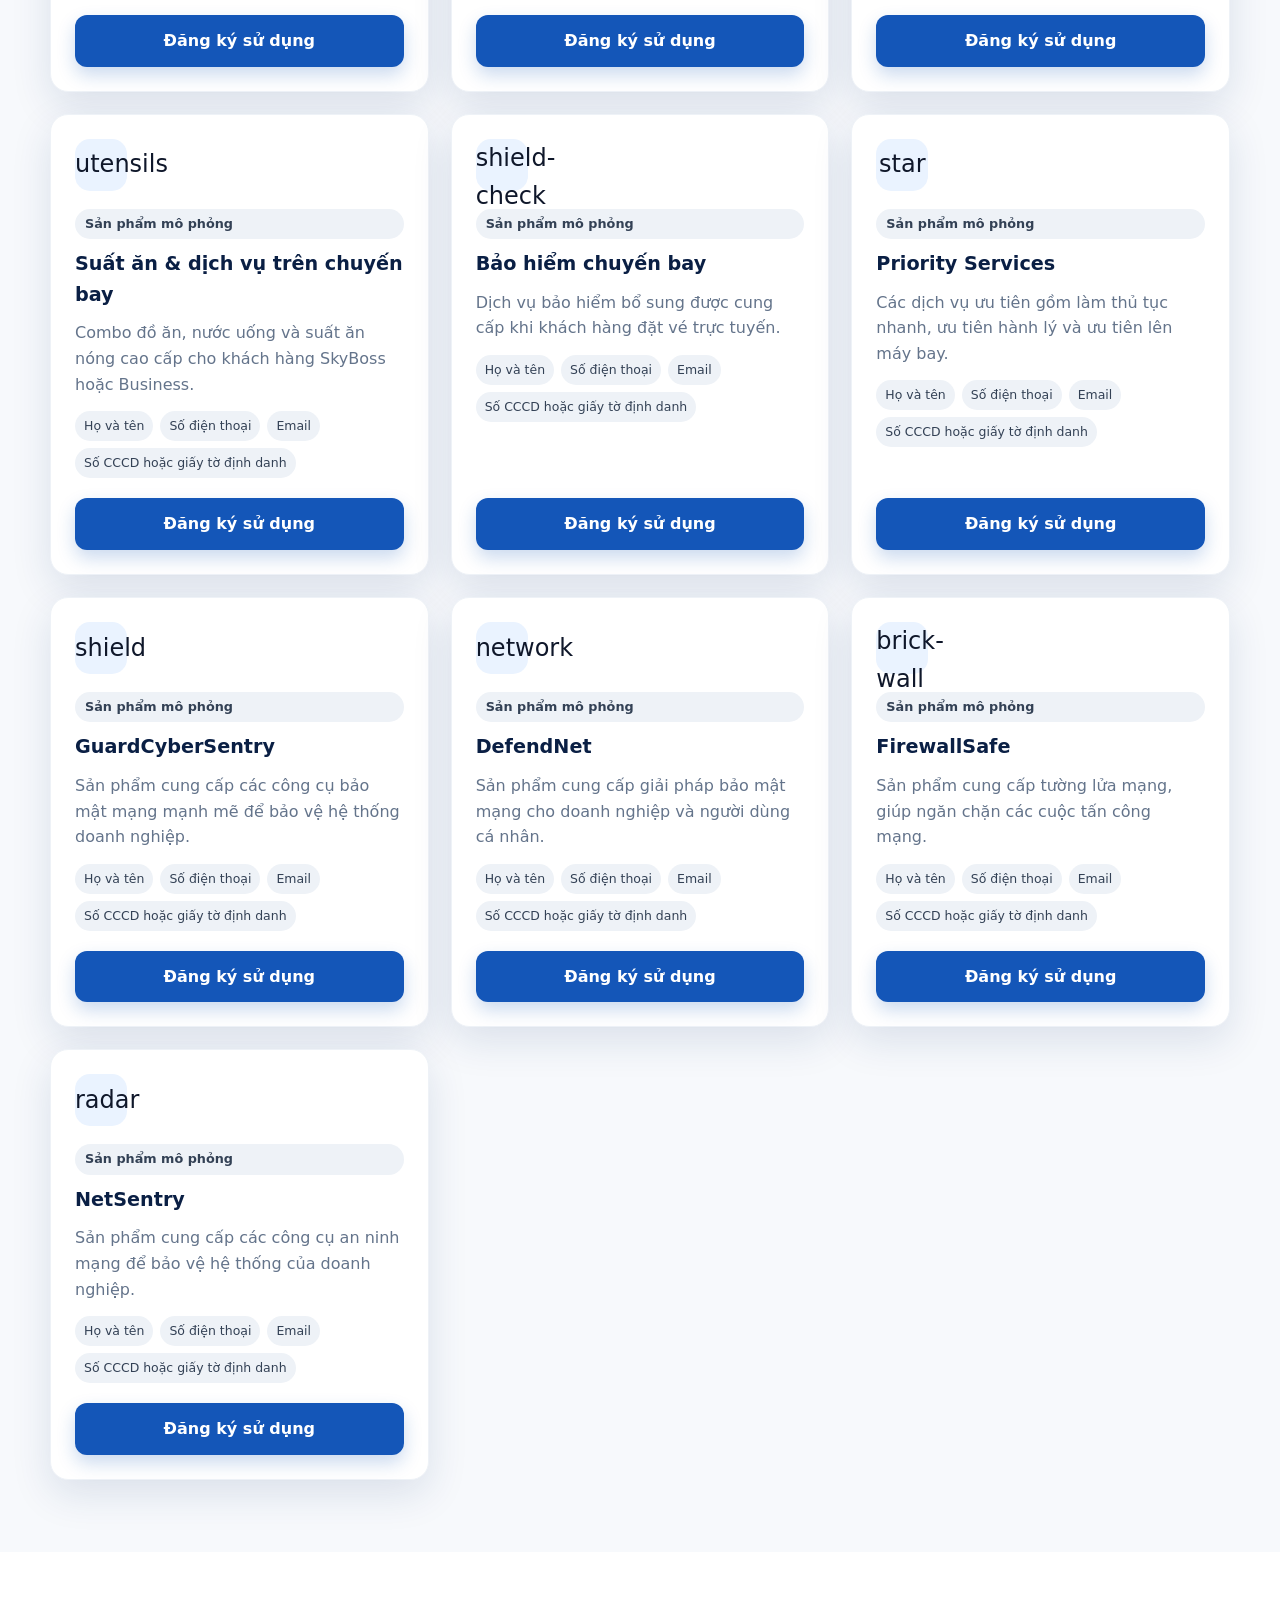
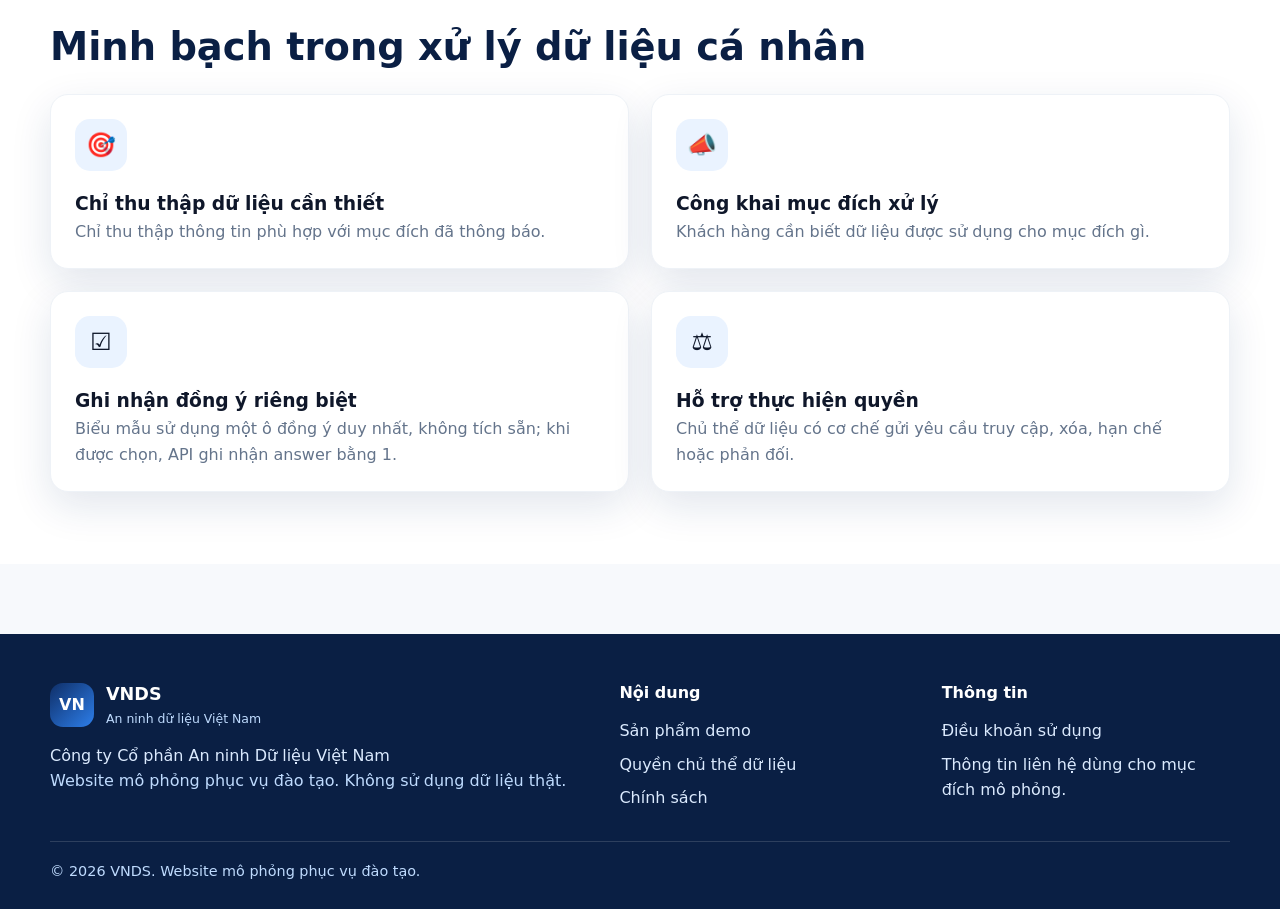
==== commit e16889d3: "update" ====
--- a/index.html
+++ b/index.html
@@ -1,8 +1,117 @@
-<!doctype html><html lang="vi"><head><meta charset="utf-8"><meta name="viewport" content="width=device-width,initial-scale=1"><meta name="description" content="Website mô phỏng đào tạo bảo vệ dữ liệu cá nhân của VNDS"><title>VNDS – Website mô phỏng đào tạo</title><link rel="stylesheet" href="css/reset.css"><link rel="stylesheet" href="css/variables.css"><link rel="stylesheet" href="css/common.css"><link rel="stylesheet" href="css/layout.css"><link rel="stylesheet" href="css/components.css"><link rel="stylesheet" href="css/pages.css"><link rel="stylesheet" href="css/responsive.css"></head><body><div data-site-header></div>
-<main>
-<section class="hero"><div class="container hero-grid"><div><span class="eyebrow">🛡️ Website mô phỏng phục vụ đào tạo</span><h1>Trải nghiệm dịch vụ số an toàn và minh bạch</h1><p>Website mô phỏng của VNDS minh họa cách doanh nghiệp thu thập dữ liệu cá nhân, thông báo mục đích xử lý, ghi nhận sự đồng ý, quản lý cookie và hỗ trợ chủ thể dữ liệu thực hiện quyền.</p><div class="hero-actions"><a class="btn btn-primary" href="#products">Khám phá sản phẩm</a><a class="btn btn-secondary" href="data-subject-rights.html">Quyền của bạn</a></div></div><div class="hero-visual"><div class="shield-orbit">🛡️</div><div class="float-card float-a">🍪 Cookie</div><div class="float-card float-b">✅ Đồng ý</div><div class="float-card float-c">👤 Chủ thể dữ liệu</div><div class="float-card float-d">📄 Chính sách</div></div></div></section>
-<section class="section-sm"><div class="container"><div class="card"><span class="eyebrow">Nội dung mô phỏng</span><div class="grid training-grid" style="margin-top:20px"><div class="training-item"><div class="card-icon">📝</div>Thu thập thông tin</div><div class="training-item"><div class="card-icon">📢</div>Thông báo xử lý</div><div class="training-item"><div class="card-icon">✅</div>Ghi nhận đồng ý</div><div class="training-item"><div class="card-icon">🍪</div>Cookie Banner</div><div class="training-item"><div class="card-icon">⚖️</div>Thực hiện quyền</div></div></div></div></section>
-<section class="section" id="products"><div class="container"><span class="eyebrow">Sản phẩm mô phỏng</span><h2 class="section-title">Lựa chọn một dịch vụ để bắt đầu luồng đăng ký</h2><p class="section-subtitle">Các sản phẩm dưới đây chỉ dùng cho mục đích trình diễn, không phải sản phẩm thương mại thật của VNDS.</p><div class="grid grid-3" id="productGrid" style="margin-top:28px"></div></div></section>
-<section class="section" style="background:white"><div class="container"><h2 class="section-title">Minh bạch trong xử lý dữ liệu cá nhân</h2><div class="grid grid-2" style="margin-top:24px"><div class="card"><div class="card-icon">🎯</div><h3>Chỉ thu thập dữ liệu cần thiết</h3><p class="muted">Chỉ thu thập thông tin phù hợp với mục đích đã thông báo.</p></div><div class="card"><div class="card-icon">📣</div><h3>Công khai mục đích xử lý</h3><p class="muted">Khách hàng cần biết dữ liệu được sử dụng cho mục đích gì.</p></div><div class="card"><div class="card-icon">☑️</div><h3>Ghi nhận đồng ý riêng biệt</h3><p class="muted">Biểu mẫu sử dụng một ô đồng ý duy nhất, không tích sẵn; khi được chọn, API ghi nhận answer bằng 1.</p></div><div class="card"><div class="card-icon">⚖️</div><h3>Hỗ trợ thực hiện quyền</h3><p class="muted">Chủ thể dữ liệu có cơ chế gửi yêu cầu truy cập, xóa, hạn chế hoặc phản đối.</p></div></div></div></section>
-</main>
-<div data-site-footer></div><script src="js/data.js"></script><script src="js/storage.js"></script><script src="js/utils.js"></script><script src="js/api.js"></script><script src="js/toast.js"></script><script src="js/modal.js"></script><script src="js/layout.js"></script><script src="js/cookie-banner.js"></script><script src="js/settings.js"></script><script src="js/products.js"></script><script src="js/registration.js"></script><script src="js/rights.js"></script><script src="js/right-request.js"></script><script src="js/privacy-policy.js"></script><script src="js/app.js"></script></body></html>
+<!doctype html>
+<html lang="vi">
+
+<head>
+    <meta charset="utf-8">
+    <meta name="viewport" content="width=device-width,initial-scale=1">
+    <meta name="description" content="Website mô phỏng đào tạo bảo vệ dữ liệu cá nhân của VNDS">
+    <title>VNDS – Website mô phỏng đào tạo</title>
+    <link rel="stylesheet" href="css/reset.css">
+    <link rel="stylesheet" href="css/variables.css">
+    <link rel="stylesheet" href="css/common.css">
+    <link rel="stylesheet" href="css/layout.css">
+    <link rel="stylesheet" href="css/components.css">
+    <link rel="stylesheet" href="css/pages.css">
+    <link rel="stylesheet" href="css/responsive.css">
+</head>
+
+<body>
+    <div data-site-header></div>
+    <main>
+        <section class="hero">
+            <div class="container hero-grid">
+                <div><span class="eyebrow">🛡️ Website mô phỏng phục vụ đào tạo</span>
+                    <h1>Trải nghiệm dịch vụ số an toàn và minh bạch</h1>
+                    <p>Website mô phỏng của VNDS minh họa cách doanh nghiệp thu thập dữ liệu cá nhân, thông báo mục đích
+                        xử lý, ghi nhận sự đồng ý, quản lý cookie và hỗ trợ chủ thể dữ liệu thực hiện quyền.</p>
+                    <div class="hero-actions"><a class="btn btn-primary" href="#products">Khám phá sản phẩm</a><a
+                            class="btn btn-secondary" href="data-subject-rights.html">Quyền của bạn</a></div>
+                </div>
+                <div class="hero-visual">
+                    <div class="shield-orbit">🛡️</div>
+                    <div class="float-card float-a">🍪 Cookie</div>
+                    <div class="float-card float-b">✅ Đồng ý</div>
+                    <div class="float-card float-c">👤 Chủ thể dữ liệu</div>
+                    <div class="float-card float-d">📄 Chính sách</div>
+                </div>
+            </div>
+        </section>
+        <section class="section-sm">
+            <div class="container">
+                <div class="card"><span class="eyebrow">Nội dung mô phỏng</span>
+                    <div class="grid training-grid" style="margin-top:20px">
+                        <div class="training-item">
+                            <div class="card-icon">📝</div>Thu thập thông tin
+                        </div>
+                        <div class="training-item">
+                            <div class="card-icon">📢</div>Thông báo xử lý
+                        </div>
+                        <div class="training-item">
+                            <div class="card-icon">✅</div>Ghi nhận đồng ý
+                        </div>
+                        <div class="training-item">
+                            <div class="card-icon">🍪</div>Cookie Banner
+                        </div>
+                        <div class="training-item">
+                            <div class="card-icon">⚖️</div>Thực hiện quyền
+                        </div>
+                    </div>
+                </div>
+            </div>
+        </section>
+        <section class="section" id="products">
+            <div class="container"><span class="eyebrow">Sản phẩm mô phỏng</span>
+                <h2 class="section-title">Lựa chọn một dịch vụ để bắt đầu luồng đăng ký</h2>
+                <p class="section-subtitle">Các sản phẩm dưới đây chỉ dùng cho mục đích trình diễn, không phải sản phẩm
+                    thương mại thật của VNDS.</p>
+                <div class="grid grid-3" id="productGrid" style="margin-top:28px"></div>
+            </div>
+        </section>
+        <section class="section" style="background:white">
+            <div class="container">
+                <h2 class="section-title">Minh bạch trong xử lý dữ liệu cá nhân</h2>
+                <div class="grid grid-2" style="margin-top:24px">
+                    <div class="card">
+                        <div class="card-icon">🎯</div>
+                        <h3>Chỉ thu thập dữ liệu cần thiết</h3>
+                        <p class="muted">Chỉ thu thập thông tin phù hợp với mục đích đã thông báo.</p>
+                    </div>
+                    <div class="card">
+                        <div class="card-icon">📣</div>
+                        <h3>Công khai mục đích xử lý</h3>
+                        <p class="muted">Khách hàng cần biết dữ liệu được sử dụng cho mục đích gì.</p>
+                    </div>
+                    <div class="card">
+                        <div class="card-icon">☑️</div>
+                        <h3>Ghi nhận đồng ý riêng biệt</h3>
+                        <p class="muted">Biểu mẫu sử dụng một ô đồng ý duy nhất, không tích sẵn; khi được chọn, API ghi
+                            nhận answer bằng 1.</p>
+                    </div>
+                    <div class="card">
+                        <div class="card-icon">⚖️</div>
+                        <h3>Hỗ trợ thực hiện quyền</h3>
+                        <p class="muted">Chủ thể dữ liệu có cơ chế gửi yêu cầu truy cập, xóa, hạn chế hoặc phản đối.</p>
+                    </div>
+                </div>
+            </div>
+        </section>
+    </main>
+    <div data-site-footer></div>
+    <script src="js/data.js"></script>
+    <script src="js/storage.js"></script>
+    <script src="js/utils.js"></script>
+    <script src="js/api.js"></script>
+    <script src="js/toast.js"></script>
+    <script src="js/modal.js"></script>
+    <script src="js/layout.js"></script>
+    <script src="js/cookie-banner.js"></script>
+    <script src="js/settings.js"></script>
+    <script src="js/products.js"></script>
+    <script src="js/registration.js"></script>
+    <script src="js/rights.js"></script>
+    <script src="js/right-request.js"></script>
+    <script src="js/privacy-policy.js"></script>
+    <script src="js/app.js"></script>
+</body>
+
+</html>
